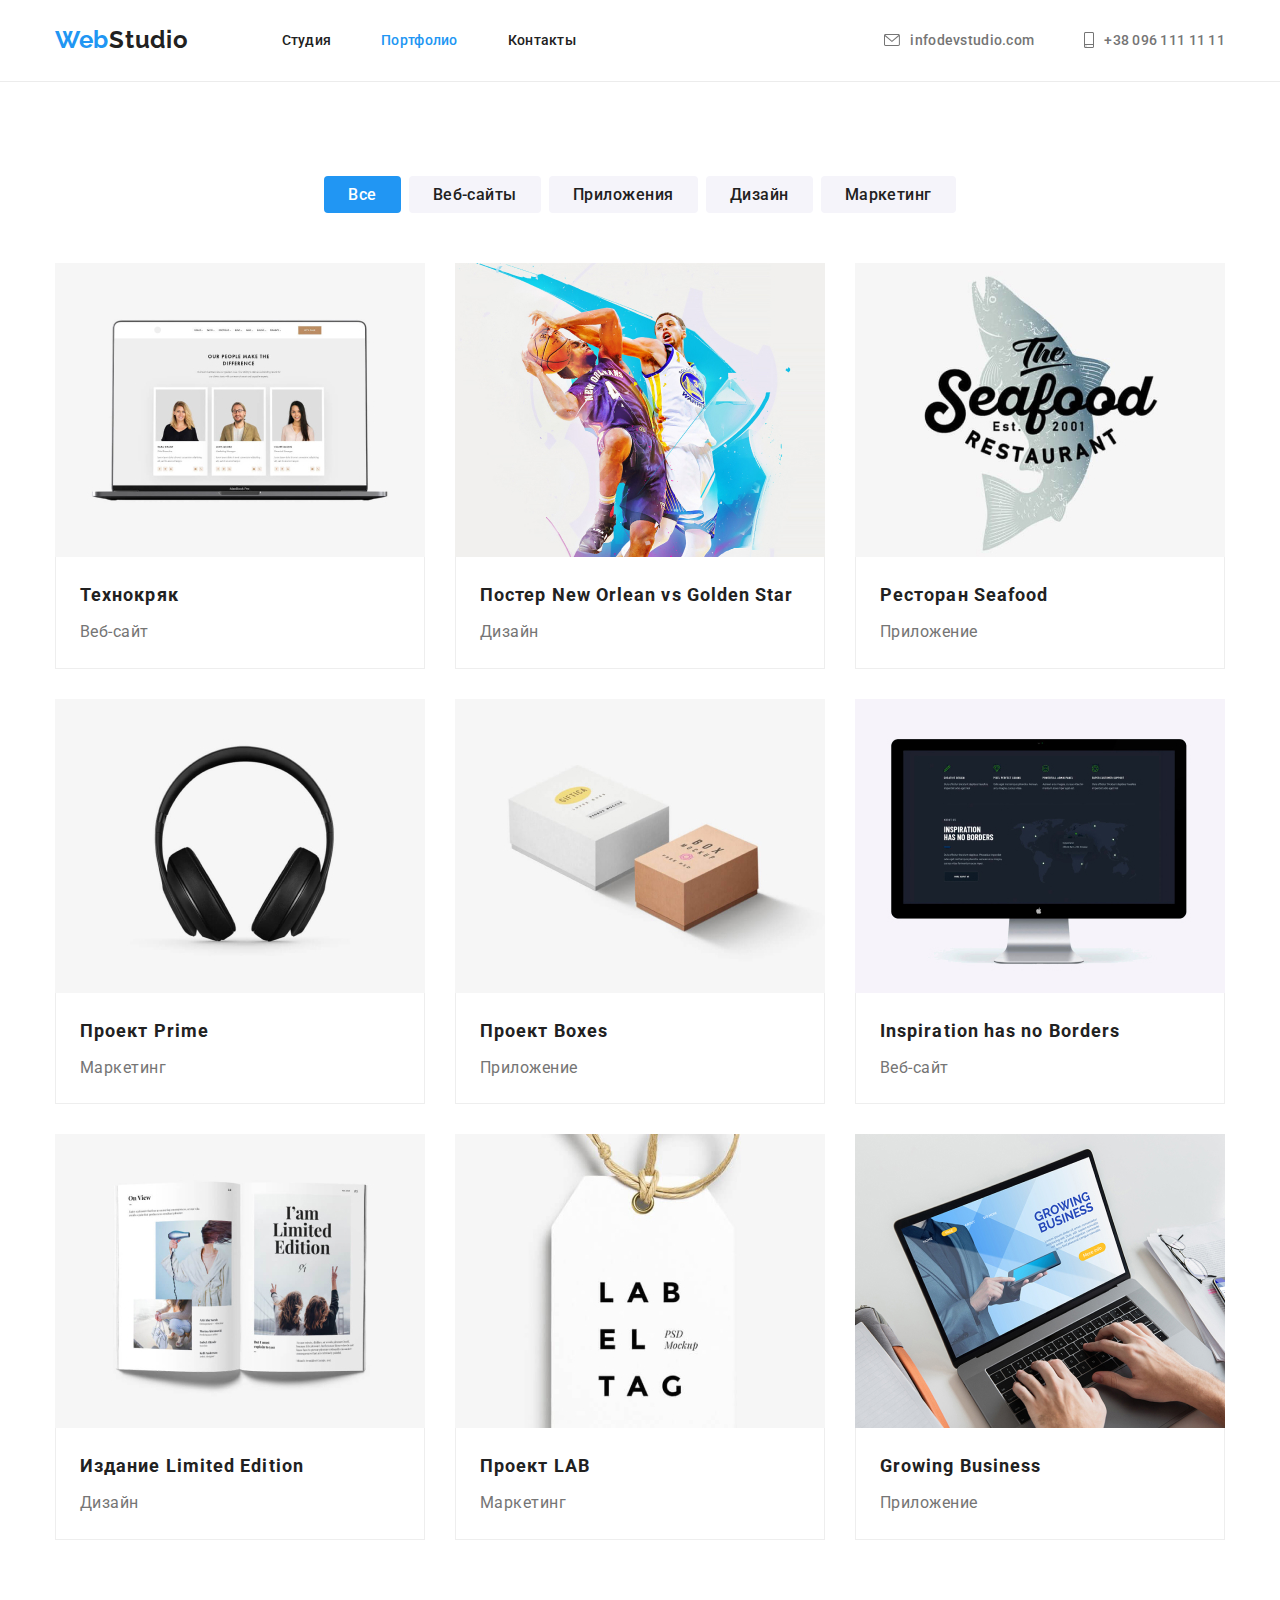
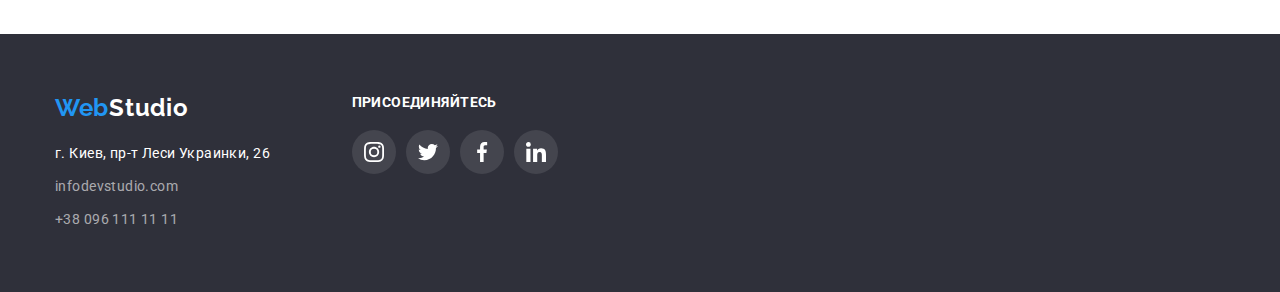
==== portfolio.html @ f623c027 "Initial commit" ====
<!DOCTYPE html>
<html lang="ru">
  <head>
    <meta charset="UTF-8" />
    <meta http-equiv="X-UA-Compatible" content="IE=edge" />
    <meta name="viewport" content="width=device-width, initial-scale=1.0" />
    <title>Portfolio</title>
    <link rel="preconnect" href="https://fonts.googleapis.com" />
    <link rel="preconnect" href="https://fonts.gstatic.com" crossorigin />
    <link
      href="https://fonts.googleapis.com/css2?family=Raleway:wght@700&family=Roboto:wght@400;500;700;900&display=swap"
      rel="stylesheet"
    />
    <link rel="stylesheet"
    href=https://cdnjs.cloudflare.com/ajax/libs/modern-normalize/1.1.0/modern-normalize.min.css>
    <link rel="stylesheet" href="./css/styles.css" />
  </head>
  <body>
    <header class="header">
      <div class="container heder-container">
        <a href="#" class="logo">Web<span class="logo-header">Studio</span></a>

        <nav class="site-nav">
          <ul class="nav-container">
            <li><a href="./index.html" class="link nav-link">Студия</a></li>
            <li><a href="./portfolio.html" class="link nav-link current">Портфолио</a></li>
            <li><a href="#" class="link nav-link">Контакты</a></li>
          </ul>
        </nav>

        <ul class="auth-header">
          <li>
            <a href="mailto:infodevstudio.com" class="auth-link link">
              <svg width="16" height="12" class="header-svg-color">
                <use href="./images/symbol-defs.svg#icon-mail"></use>
              </svg>
              infodevstudio.com
            </a>
          </li>
          <li>
            <a href="tel:+380961111111" class="auth-link link">
              <svg width="10" height="16" class="header-svg-color">
                <use href="./images/symbol-defs.svg#icon-tel"></use>
              </svg>
              +38 096 111 11 11
            </a>
          </li>
        </ul>
      </div>
    </header>

    <main>
      <section class="section">
        <div class="container">
          <h1 class="visually-hidden">Портфолио</h1>
          <ul class="filter-button-list">
            <li><button type="button" class="filter-button filter active-btn">Все</button></li>
            <li><button type="button" class="filter-button filter">Веб-сайты</button></li>
            <li><button type="button" class="filter-button filter">Приложения</button></li>
            <li><button type="button" class="filter-button filter">Дизайн</button></li>
            <li><button type="button" class="filter-button filter">Маркетинг</button></li>
          </ul>

          <ul class="filter-cards">
            <li class="card-shedow">
              <img src="./images/people.jpg" alt="Люди" width="370" />
              <div class="portfolio-wrapper">
                <h2 class="card-title">Технокряк</h2>
                <p class="card-filter">Веб-сайт</p>
              </div>
            </li>
            <li class="card-shedow">
              <img src="./images/sport.jpg" alt="Спортсмены" width="370" />
              <div class="portfolio-wrapper">
                <h2 class="card-title">Постер <span lang="en">New Orlean vs Golden Star</span></h2>
                <p class="card-filter">Дизайн</p>
              </div>
            </li>
            <li class="card-shedow">
              <img src="./images/seafood.jpg" alt="Морская еда" width="370" />
              <div class="portfolio-wrapper">
                <h2 class="card-title">Ресторан <span lang="en">Seafood</span></h2>
                <p class="card-filter">Приложение</p>
              </div>
            </li>
            <li class="card-shedow">
              <img src="./images/nausnik.jpg" alt="Наушники" width="370" />
              <div class="portfolio-wrapper">
                <h2 class="card-title">Проект <span lang="en">Prime</span></h2>
                <p class="card-filter">Маркетинг</p>
              </div>
            </li>
            <li class="card-shedow">
              <img src="./images/boxes.jpg" alt="Подарочная упаковка" width="370" />
              <div class="portfolio-wrapper">
                <h2 class="card-title">Проект <span lang="en">Boxes</span></h2>
                <p class="card-filter">Приложение</p>
              </div>
            </li>
            <li class="card-shedow">
              <img src="./images/display.jpg" alt="Монитор" width="370" />
              <div class="portfolio-wrapper">
                <h2 class="card-title"><span lang="en">Inspiration has no Borders</span></h2>
                <p class="card-filter">Веб-сайт</p>
              </div>
            </li>
            <li class="card-shedow">
              <img src="./images/book.jpg" alt="Книга" width="370" />
              <div class="portfolio-wrapper">
                <h2 class="card-title">Издание <span lang="en"></span> Limited Edition</h2>
                <p class="card-filter">Дизайн</p>
              </div>
            </li>
            <li class="card-shedow">
              <img src="./images/sheet.jpg" alt="Этикетка" width="370" />
              <div class="portfolio-wrapper">
                <h2 class="card-title">Проект <span lang="en">LAB</span></h2>
                <p class="card-filter">Маркетинг</p>
              </div>
            </li>
            <li class="card-shedow">
              <img src="./images/notebook.jpg" alt="Ноутбук" width="370" />
              <div class="portfolio-wrapper">
                <h2 class="card-title"><span lang="en">Growing Business</span></h2>
                <p class="card-filter">Приложение</p>
              </div>
            </li>
          </ul>
        </div>
      </section>
    </main>

    <footer class="background-footer footer-list">
      <div class="container footer-items">
        <div class="footer-address">
          <a href="#" class="logo">Web<span class="logo-footer">Studio</span></a>
          <address class="adress">г. Киев, пр-т Леси Украинки, 26</address>
          <ul>
            <li class="footer-mail-margin">
              <a href="mailto:infodevstudio.com" class="footer-auth">infodevstudio.com</a>
            </li>
            <li>
              <a href="tel:+380961111111" class="footer-auth">+38 096 111 11 11</a>
            </li>
          </ul>
        </div>

        <div>
          <h3 class="footer-cta">Присоединяйтесь</h3>
          <div>
            <ul class="footer-sotial">
              <li>
                <a href="#" class="footer-sotial-box">
                  <svg class="svg-footer-white" width="20" height="20">
                    <use href="./images/symbol-defs.svg#icon-instagram"></use>
                  </svg>
                </a>
              </li>
              <li>
                <a href="#" class="footer-sotial-box">
                  <svg class="svg-footer-white" width="20" height="20">
                    <use href="./images/symbol-defs.svg#icon-twitter"></use>
                  </svg>
                </a>
              </li>
              <li>
                <a href="#" class="footer-sotial-box">
                  <svg class="svg-footer-white" width="20" height="20">
                    <use href="./images/symbol-defs.svg#icon-facebook"></use>
                  </svg>
                </a>
              </li>
              <li>
                <a href="#" class="footer-sotial-box">
                  <svg class="svg-footer-white" width="20" height="20">
                    <use href="./images/symbol-defs.svg#icon-linkedin"></use>
                  </svg>
                </a>
              </li>
            </ul>
          </div>
        </div>
      </div>
    </footer>
  </body>
</html>
---- css/styles.css ----
/* Цвет основного текста #212121 */
/* Цвет вторичного тексат #757575 */
/* Цвет текста телефона и почты в футере rgba(255, 255, 255, 0.6) */
/* Белый цвет #FFFFFF */
/* Цвет акцентированных элементов #2196F3 */
/* Цвет фона футера #2F303A */

:root {
    --brend-color: #2196F3;
    --white: #fff;
    --main-text-color: #212121;
    --second-text-color: #757575;
    --color-text-footer: rgba(255, 255, 255, 0.6);
    --footer-color: #2F303A;
    --button-background: #F5F4FA;
}

/* Глобальные стили */
html {
    box-sizing: border-box;
}

body{
    font-family: Roboto, sans-serif;
    color: var(--main-text-color)
}

.container {
    width: 1200px;
    padding: 0 15px;
    margin-left: auto;
    margin-right: auto;
}

/* Утилитные стили */
.section {
    padding-top: 94px;
    padding-bottom: 94px;
}

/* Стили для обнуления верхних отступов у элементов */
h1,
h2,
h3,
h4,
h5,
h6,
p {
    margin: 0;
}

img {
    display: block;
}

/* Цвет половины логотипа */
.logo-header {
    color: var(--main-text-color);
}

/* Убираем в списках точки, Репета показал - прикольно!*/
ul {
    list-style: none;
    padding: 0;
    margin: 0;

}

/* HADER */

.heder-container {
    display: flex;
    align-items: center;
}

.logo {   
        font-family: 'Raleway';
        font-weight: 700;
        font-size: 24px;
        line-height: 1.2;
        letter-spacing: 0.03em;
        color: var(--brend-color);
        text-decoration: none;
        margin-right: 93px;
}

.link {
    text-decoration: none;
}
/* Навигация */
.site-nav {
    padding: 0;
}
.nav-container {
    display: flex;
    gap: 50px;
}

.nav-link {
    display: block;
    font-weight: 500;
    font-size: 14px;
    line-height: 1.2;
    letter-spacing: 0.02em;
    color: var(--main-text-color);
    padding: 32px 0;
}

.link:hover,
.link:focus {
    color: var(--brend-color);
}

.site-nav .link.current {
    color: var(--brend-color);
}

.auth-header {
    display: flex;
    margin-left: auto;
    gap: 50px;
}

.auth-link {
    display: flex;
    align-items: center;
    gap: 10px;
    font-weight: 500;
    font-size: 14px;
    line-height: 1.2;
    letter-spacing: 0.02em;
    color: var(--second-text-color);
}

.header-svg-color{
    fill: currentColor;
}


.auth-link:hover, 
.auth-link:focus {
    color: var(--brend-color);
}

.header {
    border-bottom: 1px solid #ececec;
}

/* Область кнопок фильтров */

/* Визуальное скрытие заголовка ПОРТФОЛИО */
.visually-hidden {
    border: 0;
    clip: rect(0 0 0 0);
    -webkit-clip-path: polygon(0px 0px, 0px 0px, 0px 0px);
    clip-path: polygon(0px 0px, 0px 0px, 0px 0px);
    height: 1px;
    margin: -1px;
    overflow: hidden;
    padding: 0;
    position: absolute;
    width: 1px;
    white-space: nowrap;
}

.filter-button-list {
    display: flex;
    justify-content: center;
    gap: 8px;
    margin-bottom: 50px;
    /* padding-top: 94px; */
}


.filter-button {
    border: none;
    border-radius: 4px;
    padding: 6px 24px;

    font-family: inherit;
    font-weight: 500;
    font-size: 16px;
    line-height: 1.6;
    letter-spacing: 0.03em;
    color: var(--main-text-color);
    background-color: var(--button-background);
    cursor: pointer;    
}

.filter-button.filter:hover,
.filter-button.filter:focus
 {
    background-color: var(--brend-color);
    color: #fff;
    box-shadow: 0px 3px 1px rgba(0, 0, 0, 0.1), 0px 1px 2px rgba(0, 0, 0, 0.08), 0px 2px 2px rgba(0, 0, 0, 0.12);
}

.active-btn {
    background-color: var(--brend-color);
    color: #fff;
}

/* Область карточек */
.filter-cards {
    display: flex;
    flex-wrap: wrap;
    gap: 30px;
}

.portfolio-wrapper {
    padding: 20px 24px;
    border: 1px solid #EEEEEE;
    border-top: none;
}

.card-shedow:hover{
    box-shadow: 0px 1px 1px rgba(0, 0, 0, 0.12), 0px 4px 4px rgba(0, 0, 0, 0.06), 1px 4px 6px rgba(0, 0, 0, 0.16);
}

.card-title {
    font-weight: 700;
    font-size: 18px;
    line-height: 2;
    letter-spacing: 0.06em;
    color: var(--main-text-color);
    margin-bottom: 4px;
}

.card-filter {
    font-size: 16px;
    line-height: 1.9;
    letter-spacing: 0.03em;
    color: var(--second-text-color);
}

/* FOOTER */

.footer-list {
    padding: 60px 0;
}

.background-footer {
    background-color: var(--footer-color);
}

.logo-footer {
    display: inline-block;
    color: var(--white);
    text-decoration: none;
    margin-bottom: 20px;
}

.adress {
    font-size: 14px;
    line-height: 1.7;
    letter-spacing: 0.03em;
    color: var(--white);
    font-style: normal;
}

.footer-auth {
    font-size: 14px;
    line-height: 1.7;
    letter-spacing: 0.03em;
    color: var(--color-text-footer);
    text-decoration: none;
}

.footer-mail-margin {
    margin: 9px 0;
}

.footer-auth:hover,
.footer-auth:focus {
    color: var(--brend-color);
}

.footer-items{
    display: flex;
    gap: 70px;
}

.footer-cta{
    font-size: 14px;
    line-height: 1.2;
    letter-spacing: 0.03em;
    text-transform: uppercase;
    color: #FFFFFF;
}
.footer-sotial{
    display: flex;
    justify-content: center;
    align-items: center;
    margin-top: 20px;
    gap: 10px;
}

.footer-sotial-box{
        display: flex;
        justify-content: center;
        align-items: center;
        width: 44px;
        height: 44px;
        border-radius: 50%;
        background: rgba(255, 255, 255, 0.1);
}

.footer-sotial-box:hover{
    background-color: #2196F3;

}

.svg-footer-white{
    fill: #fff;
}



/* index.html MAIN*/
/* кнопка героя */

.hero-section {
    background-color: #C4C4C4;
    background-image: linear-gradient(to right, 
    rgba(47, 48, 58, 0.4),
    rgba(47, 48, 58, 0.4)), url(../images/hero.jpg);
    background-repeat: no-repeat;
    background-position: center;
    padding: 200px 0;
    max-width: 1600px;
    margin: 0 auto;
}

.hero-text {
    font-weight: 900;
    font-size: 44px;
    line-height: 1.4;
    letter-spacing: 0.06em;
    text-transform: uppercase;
    color: var(--white);
    text-align: center;
    margin-bottom: 30px;

}

.hero-button {
    display: block;
    margin: 0 auto;
    padding: 10px 32px;
    font-family: inherit;
    background-color: var(--brend-color);
    font-weight: 700;
    font-size: 16px;
    line-height: 1.9;
    letter-spacing: 0.06em;
    color: var(--white);
    cursor: pointer;
    border: none;
    border-radius: 4px;
}

/* преимущества */
.icon-box{
    display: flex;
    height: 120px;
    align-items: center;
    justify-content: center;
    background-color: #F5F4FA;
    margin-bottom: 30px;
    border-radius: 4px;
}

.advanteges-list {
    display: flex;
    margin-top: 0;
    margin-bottom: 0;
    gap: 30px;
}
.advanteges-width {
    width: 270px;
}

.advanteges-h2 {
    font-weight: 700;
    font-size: 14px;
    line-height: 1.2;
    letter-spacing: 0.03em;
    text-transform: uppercase;
    color: var(--main-text-color);
    margin-bottom: 10px;
}

.advanteges-p {
    font-size: 14px;
    line-height: 1.7;
    letter-spacing: 0.03em;
    color: var(--second-text-color);
}

.info-heading {
    margin-bottom: 50px;
    font-weight: 700;
    font-size: 36px;
    line-height: 1.2;
    letter-spacing: 0.03em;
    color: var(--main-text-color);
    text-align: center;
}

.section.work {
    padding-top: 0;
}

.info-link {
    display: flex;
    /* margin: 0;
    padding-left: 0;
    padding-bottom: 94px; */
    gap: 30px;
}
/* Наша команда */
.team-sotial{
    display: flex;
    justify-content: center;
    align-items: center;
    gap: 10px;
    margin-bottom: 30px;
}

.sotial-box{
    display: flex;
    justify-content: center;
    align-items: center;
    width: 44px;
    height: 44px;
    border-radius: 50%;

}

.team-svg {
    fill: #AFB1B8;
}

.sotial-box:hover{
    background-color: #2196F3;
}

.sotial-box:hover .team-svg-hover{
    fill: #fff;
}

.our-team-h3{
    font-weight: 500;
    font-size: 16px;
    line-height: 1.2;
    letter-spacing: 0.03em;
    color: var(--main-text-color);
    text-align: center;
}

.our-team-p {
    font-size: 16px;
    line-height: 1.2;
    letter-spacing: 0.03em;
    color: var(--second-text-color);
    text-align: center;
    margin-top: 10px;
}

.team-wrapper {
    padding: 30px 0 16px 0;
}

.bgc {
    background-color: #F5F4FA;;
}

.bgc-cards {
    background-color: var(--white);
    box-shadow: 0px 1px 3px rgba(0, 0, 0, 0.12), 0px 1px 1px rgba(0, 0, 0, 0.14), 0px 2px 1px rgba(0, 0, 0, 0.2);
    border-radius: 0px 0px 4px 4px;
}

.team-list {
    display: flex;
    gap: 30px;
}

/* Постоянные клиенты */
.clients-list{
    display: flex;
    justify-content: center;
    align-items: center;
    gap: 30px;
}
.client-box{
    display: flex;
    width: 170px;
    height: 92px;
    justify-content: center;
    align-items: center;
    border: 1px solid #AFB1B8;
    border-radius: 4px;
}

.client-item {
    fill: #AFB1B8;
}

.client-box:hover{
    border-color: #2196F3;
    cursor: pointer;
}

.client-box:hover .client-item{
    fill: #2196F3;
}
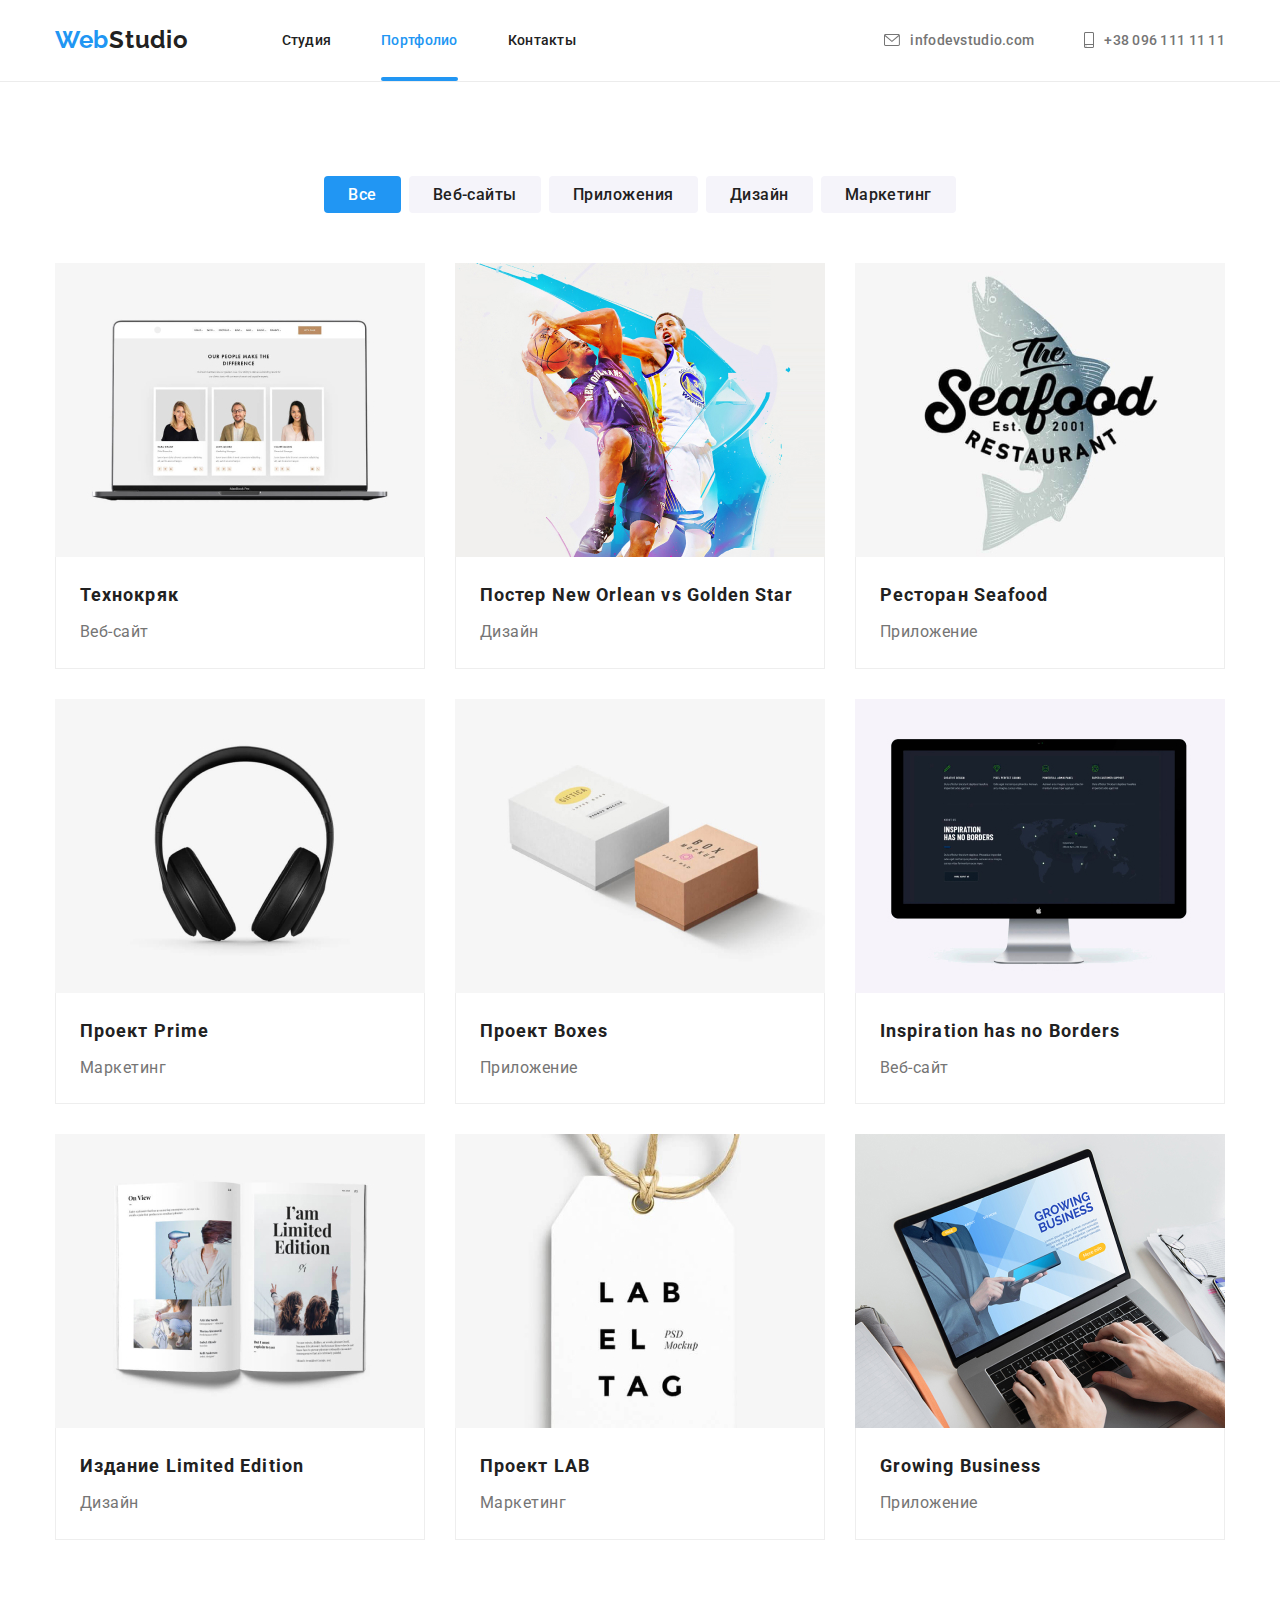
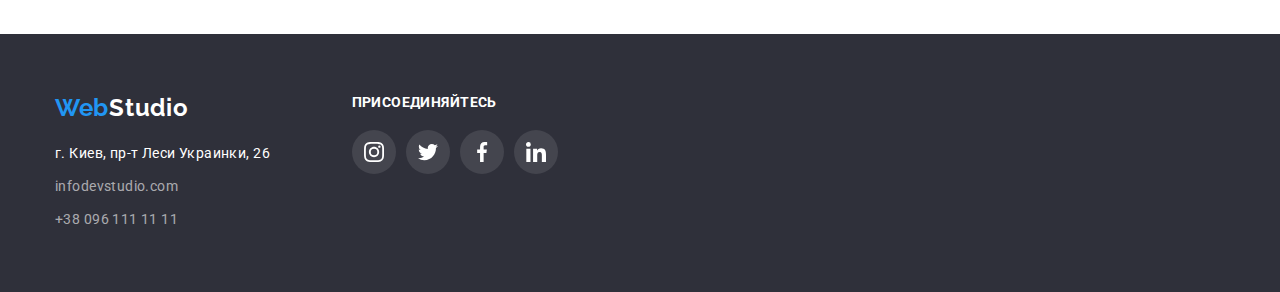
==== commit 9f0b3c31: "HW-5" ====
--- a/portfolio.html
+++ b/portfolio.html
@@ -63,12 +63,20 @@
 
           <ul class="filter-cards">
             <li class="card-shedow">
-              <img src="./images/people.jpg" alt="Люди" width="370" />
+              <div class="overlay">
+                <img src="./images/people.jpg" alt="Люди" width="370" />
+                <p class="overlay-text">
+                  Ресурс предлагает комплексные предложения с разным уровнем функционала и сервисов.
+                  Все это позволит посетителю получить исчерпывающие сведения о компании или частном
+                  лице.
+                </p>
+              </div>
               <div class="portfolio-wrapper">
                 <h2 class="card-title">Технокряк</h2>
                 <p class="card-filter">Веб-сайт</p>
               </div>
             </li>
+
             <li class="card-shedow">
               <img src="./images/sport.jpg" alt="Спортсмены" width="370" />
               <div class="portfolio-wrapper">
--- a/css/styles.css
+++ b/css/styles.css
@@ -97,6 +97,7 @@
 }
 
 .nav-link {
+    position: relative;
     display: block;
     font-weight: 500;
     font-size: 14px;
@@ -104,6 +105,7 @@
     letter-spacing: 0.02em;
     color: var(--main-text-color);
     padding: 32px 0;
+    transition: color 250ms cubic-bezier(0.4, 0, 0.2, 1);
 }
 
 .link:hover,
@@ -115,6 +117,20 @@
     color: var(--brend-color);
 }
 
+.current::after {
+    content: '';
+    position: absolute;
+    left: 0;
+    bottom: 0;
+    display: block;
+    width: 100%;
+    height: 4px;
+    background-color: var(--brend-color);
+    border-radius: 2px;
+
+
+}
+
 .auth-header {
     display: flex;
     margin-left: auto;
@@ -124,12 +140,14 @@
 .auth-link {
     display: flex;
     align-items: center;
+    padding: 31px 0;
     gap: 10px;
     font-weight: 500;
     font-size: 14px;
     line-height: 1.2;
     letter-spacing: 0.02em;
     color: var(--second-text-color);
+    transition: color 250ms cubic-bezier(0.4, 0, 0.2, 1);
 }
 
 .header-svg-color{
@@ -184,7 +202,10 @@
     letter-spacing: 0.03em;
     color: var(--main-text-color);
     background-color: var(--button-background);
-    cursor: pointer;    
+    cursor: pointer;  
+    
+    transition: background-color 250ms cubic-bezier(0.4, 0, 0.2, 1), 
+    color 250ms cubic-bezier(0.4, 0, 0.2, 1);
 }
 
 .filter-button.filter:hover,
@@ -213,8 +234,18 @@
     border-top: none;
 }
 
+.card-shedow{
+    transition: box-shadow 250ms cubic-bezier(0.4, 0, 0.2, 1);
+}
+
 .card-shedow:hover{
     box-shadow: 0px 1px 1px rgba(0, 0, 0, 0.12), 0px 4px 4px rgba(0, 0, 0, 0.06), 1px 4px 6px rgba(0, 0, 0, 0.16);
+
+}
+
+.card-shedow:hover .overlay-text{
+    transform: translateY(-100%);
+    transition: transform 250ms cubic-bezier(0.4, 0, 0.2, 1);
 }
 
 .card-title {
@@ -231,6 +262,29 @@
     line-height: 1.9;
     letter-spacing: 0.03em;
     color: var(--second-text-color);
+}
+
+.overlay{
+    position: relative;
+    overflow: hidden;
+}
+
+.overlay-text{
+    position: absolute;
+    width: 370px;
+    height: 294px;
+    padding: 63px 24px;
+    background: rgba(33, 150, 243, 0.9);
+    transform: translateY(100%);
+    transition: transform 250ms cubic-bezier(0.4, 0, 0.2, 1);
+
+    font-family: 'Roboto';
+    font-style: normal;
+    font-weight: 400;
+    font-size: 18px;
+    line-height: 1.6;
+    letter-spacing: 0.03em;
+    color: #FFFFFF;
 }
 
 /* FOOTER */
@@ -303,6 +357,7 @@
         height: 44px;
         border-radius: 50%;
         background: rgba(255, 255, 255, 0.1);
+        transition: background-color 250ms cubic-bezier(0.4, 0, 0.2, 1);
 }
 
 .footer-sotial-box:hover{
@@ -397,6 +452,8 @@
     color: var(--second-text-color);
 }
 
+/* Чем мы занимаемся */
+
 .info-heading {
     margin-bottom: 50px;
     font-weight: 700;
@@ -413,11 +470,33 @@
 
 .info-link {
     display: flex;
-    /* margin: 0;
-    padding-left: 0;
-    padding-bottom: 94px; */
     gap: 30px;
 }
+
+.work-thumb{
+    position: relative;
+}
+
+.work-describe{
+    position: absolute;
+    bottom: 0;
+    width: 100%;
+    height: 70px;
+    background: rgba(47, 48, 58, 0.8);
+    text-transform: uppercase;
+    padding: 27px 82px;
+
+    /* font-family: 'Roboto';
+    font-style: normal;
+    font-weight: 700; */
+    font-size: 14px;
+    line-height: 1.2;
+    letter-spacing: 0.03em;
+    color: #fff;
+}
+
+
+
 /* Наша команда */
 .team-sotial{
     display: flex;
@@ -434,18 +513,20 @@
     width: 44px;
     height: 44px;
     border-radius: 50%;
+    transition: background-color 250ms cubic-bezier(0.4, 0, 0.2, 1);
 
 }
 
 .team-svg {
     fill: #AFB1B8;
+    transition: fill 250ms cubic-bezier(0.4, 0, 0.2, 1);
 }
 
 .sotial-box:hover{
     background-color: #2196F3;
 }
 
-.sotial-box:hover .team-svg-hover{
+.sotial-box:hover .team-svg{
     fill: #fff;
 }
 
@@ -501,10 +582,12 @@
     align-items: center;
     border: 1px solid #AFB1B8;
     border-radius: 4px;
+    transition: border 250ms cubic-bezier(0.4, 0, 0.2, 1);
 }
 
 .client-item {
     fill: #AFB1B8;
+    transition: fill 250ms cubic-bezier(0.4, 0, 0.2, 1);
 }
 
 .client-box:hover{
@@ -514,4 +597,37 @@
 
 .client-box:hover .client-item{
     fill: #2196F3;
+}
+
+
+/* --------------МОДАЛЬНОЕ ОКНО------------------- */
+
+.backdrop{
+    position: fixed;
+    width: 100%;
+    height: 100%;
+    left: 0px;
+    top: 0px;
+    background: rgba(0, 0, 0, 0.2);
+    opacity: 1;
+    transition: opaciti 250ms linear;   
+}
+.backdrop.is-hidden{
+    opacity: 0.5;
+    pointer-events: none;
+    visibility: hidden;
+}
+
+.modal{
+    position: absolute;
+    left: 50%;
+    top: 50%;
+    transform: translate(-50%, -50%);
+
+    min-width: 528px;
+    min-height: 581px;
+    padding: 15px;
+    background: #FFFFFF;
+    box-shadow: 0px 1px 3px rgba(0, 0, 0, 0.12), 0px 1px 1px rgba(0, 0, 0, 0.14), 0px 2px 1px rgba(0, 0, 0, 0.2);
+    border-radius: 4px;
 }